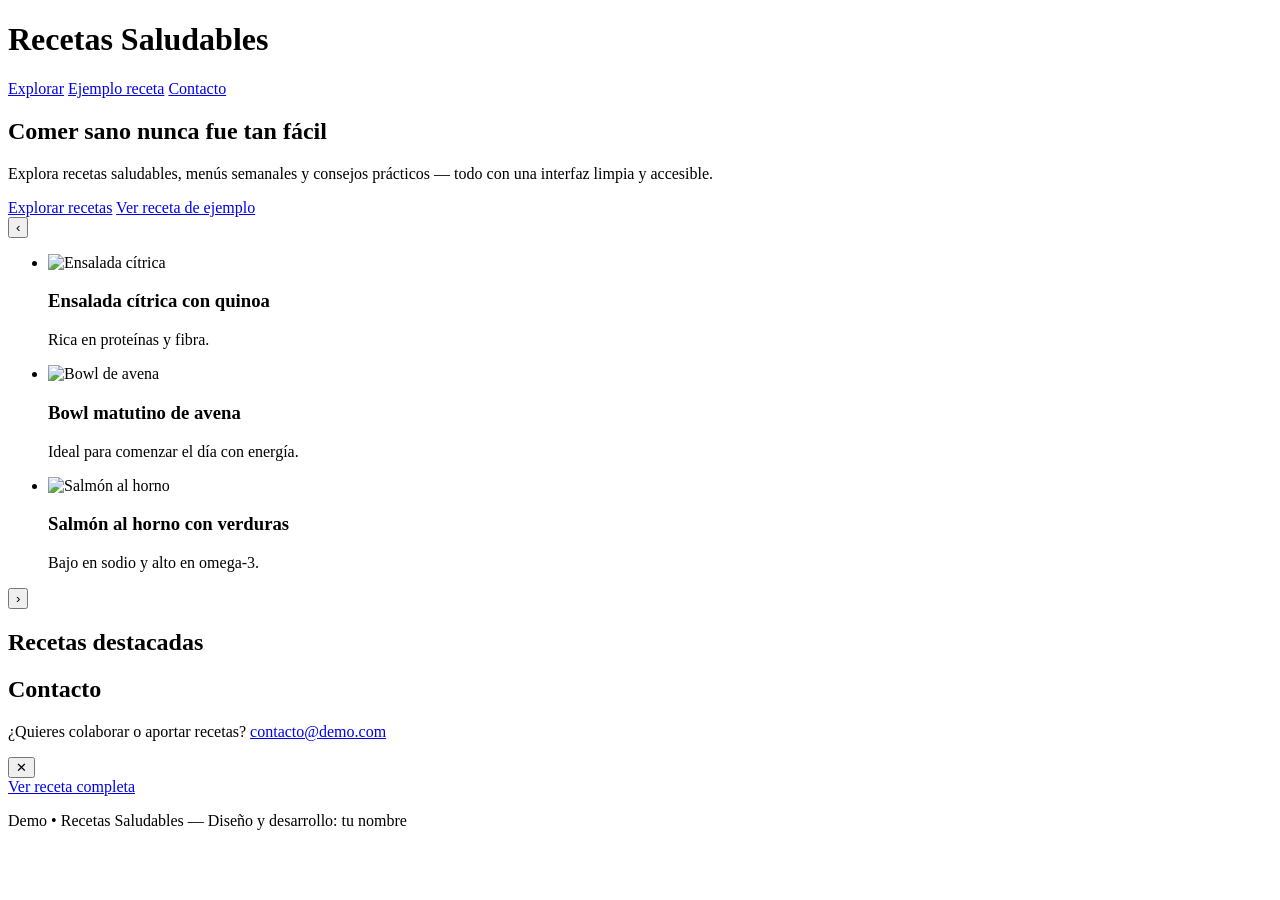
==== index.html @ d657b613 "Create index.html" ====
<!doctype html>
<html lang="es">
<head>
  <meta charset="utf-8" />
  <meta name="viewport" content="width=device-width,initial-scale=1" />
  <title>Recetas Saludables — Demo</title>
  <link rel="stylesheet" href="css/styles.css" />
  <meta name="description" content="Plataforma de recetas y menús saludables — demo para GitHub Pages." />
</head>
<body>
  <header class="site-header">
    <div class="container header-inner">
      <h1 class="brand">Recetas Saludables</h1>
      <nav class="main-nav">
        <a href="#explorar">Explorar</a>
        <a href="recipe.html?slug=ensalada-citrica">Ejemplo receta</a>
        <a href="#contacto">Contacto</a>
      </nav>
    </div>
  </header>

  <main>
    <section class="hero container">
      <div class="hero-left">
        <h2>Comer sano nunca fue tan fácil</h2>
        <p>Explora recetas saludables, menús semanales y consejos prácticos — todo con una interfaz limpia y accesible.</p>
        <div class="cta">
          <a class="btn primary" href="#explorar">Explorar recetas</a>
          <a class="btn ghost" href="recipe.html?slug=ensalada-citrica">Ver receta de ejemplo</a>
        </div>
      </div>

      <div class="hero-right">
        <!-- Slideshow: cada tarjeta tiene data-index para enlazar la receta -->
        <div class="slideshow" id="slideshow">
          <button class="slideshow-nav prev" id="prevBtn" aria-label="Anterior">‹</button>
          <ul class="slides" id="slides">
            <li class="slide" data-index="0" tabindex="0">
              <img src="assets/img/receta1.jpg" alt="Ensalada cítrica" />
              <div class="slide-caption">
                <h3>Ensalada cítrica con quinoa</h3>
                <p>Rica en proteínas y fibra.</p>
              </div>
            </li>
            <li class="slide" data-index="1" tabindex="0">
              <img src="assets/img/receta2.jpg" alt="Bowl de avena" />
              <div class="slide-caption">
                <h3>Bowl matutino de avena</h3>
                <p>Ideal para comenzar el día con energía.</p>
              </div>
            </li>
            <li class="slide" data-index="2" tabindex="0">
              <img src="assets/img/receta3.jpg" alt="Salmón al horno" />
              <div class="slide-caption">
                <h3>Salmón al horno con verduras</h3>
                <p>Bajo en sodio y alto en omega-3.</p>
              </div>
            </li>
          </ul>
          <button class="slideshow-nav next" id="nextBtn" aria-label="Siguiente">›</button>
        </div>
      </div>
    </section>

    <section id="explorar" class="container explorar">
      <h2>Recetas destacadas</h2>
      <div class="cards" id="cards">
        <!-- Se rellenará dinámicamente desde scripts.js -->
      </div>
    </section>

    <section id="contacto" class="container contacto">
      <h2>Contacto</h2>
      <p>¿Quieres colaborar o aportar recetas? <a href="mailto:contacto@demo.com">contacto@demo.com</a></p>
    </section>
  </main>

  <!-- Modal de vista previa rápida -->
  <div id="recipeModal" class="modal" aria-hidden="true" role="dialog" aria-labelledby="modalTitle">
    <div class="modal-content">
      <button class="modal-close" id="modalClose" aria-label="Cerrar">✕</button>
      <div class="modal-body" id="modalBody">
        <!-- Contenido inyectado por JS -->
      </div>
      <div class="modal-footer">
        <a id="fullRecipeBtn" class="btn primary" href="#">Ver receta completa</a>
      </div>
    </div>
    <div class="modal-backdrop" id="modalBackdrop"></div>
  </div>

  <footer class="site-footer">
    <div class="container">
      <p>Demo • Recetas Saludables — Diseño y desarrollo: tu nombre</p>
    </div>
  </footer>

  <script src="js/scripts.js"></script>
</body>
</html>
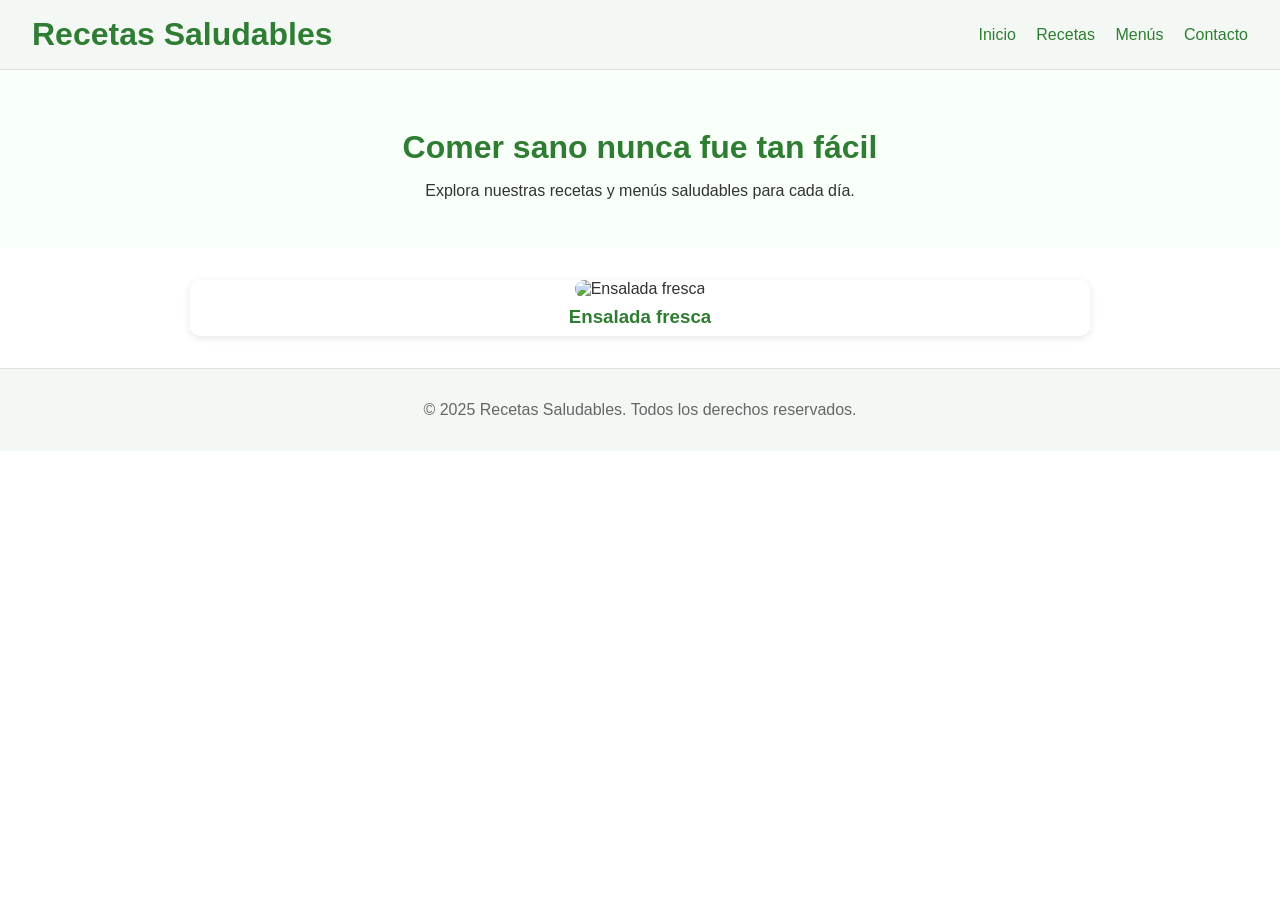
==== commit 89fe6a4e: "Update index.html" ====
--- a/index.html
+++ b/index.html
@@ -1,100 +1,232 @@
-<!doctype html>
+<!DOCTYPE html>
 <html lang="es">
 <head>
-  <meta charset="utf-8" />
-  <meta name="viewport" content="width=device-width,initial-scale=1" />
-  <title>Recetas Saludables — Demo</title>
-  <link rel="stylesheet" href="css/styles.css" />
-  <meta name="description" content="Plataforma de recetas y menús saludables — demo para GitHub Pages." />
+  <meta charset="UTF-8" />
+  <meta name="viewport" content="width=device-width, initial-scale=1.0" />
+  <title>Recetas Saludables</title>
+  <style>
+    body {
+      font-family: 'Segoe UI', sans-serif;
+      margin: 0;
+      background-color: #ffffff;
+      color: #333;
+    }
+
+    header {
+      background-color: #f4f8f4;
+      padding: 1rem 2rem;
+      border-bottom: 1px solid #e0e0e0;
+      display: flex;
+      justify-content: space-between;
+      align-items: center;
+    }
+
+    header h1 {
+      color: #2e7d32;
+      margin: 0;
+    }
+
+    nav a {
+      margin-left: 1rem;
+      color: #2e7d32;
+      text-decoration: none;
+      font-weight: 500;
+    }
+
+    nav a:hover {
+      text-decoration: underline;
+    }
+
+    .hero {
+      text-align: center;
+      padding: 2rem 1rem;
+      background-color: #f9fff9;
+    }
+
+    .hero h2 {
+      font-size: 2rem;
+      color: #2e7d32;
+      margin-bottom: 0.5rem;
+    }
+
+    .slideshow-container {
+      position: relative;
+      max-width: 900px;
+      margin: 2rem auto;
+      overflow: hidden;
+      border-radius: 10px;
+      box-shadow: 0 2px 8px rgba(0,0,0,0.1);
+    }
+
+    .slide {
+      display: none;
+      text-align: center;
+    }
+
+    .slide img {
+      width: 100%;
+      border-radius: 10px;
+      cursor: pointer;
+    }
+
+    .slide h3 {
+      margin: 0.5rem 0;
+      color: #2e7d32;
+    }
+
+    .fade {
+      animation: fade 1.5s ease-in-out;
+    }
+
+    @keyframes fade {
+      from { opacity: 0.4; }
+      to { opacity: 1; }
+    }
+
+    /* Modal */
+    .modal {
+      display: none;
+      position: fixed;
+      z-index: 10;
+      left: 0; top: 0;
+      width: 100%; height: 100%;
+      background-color: rgba(0,0,0,0.5);
+      overflow: auto;
+    }
+
+    .modal-content {
+      background-color: #fff;
+      margin: 5% auto;
+      border-radius: 10px;
+      max-width: 600px;
+      width: 90%;
+      padding: 2rem; /* MARGEN INTERNO ADECUADO */
+      box-sizing: border-box;
+      text-align: left;
+      line-height: 1.5;
+    }
+
+    .modal-content h3 {
+      margin-top: 0;
+      color: #2e7d32;
+    }
+
+    .close {
+      color: #888;
+      float: right;
+      font-size: 1.5rem;
+      font-weight: bold;
+      cursor: pointer;
+    }
+
+    .close:hover {
+      color: #2e7d32;
+    }
+
+    .btn-ver {
+      display: inline-block;
+      background-color: #2e7d32;
+      color: white;
+      padding: 0.6rem 1.2rem;
+      border-radius: 5px;
+      text-decoration: none;
+      font-weight: 500;
+      margin-top: 1rem;
+    }
+
+    .btn-ver:hover {
+      background-color: #256b29;
+    }
+
+    footer {
+      text-align: center;
+      padding: 1rem;
+      background-color: #f4f8f4;
+      border-top: 1px solid #e0e0e0;
+      color: #666;
+    }
+
+    @media (max-width: 600px) {
+      .modal-content {
+        padding: 1.5rem;
+      }
+    }
+  </style>
 </head>
 <body>
-  <header class="site-header">
-    <div class="container header-inner">
-      <h1 class="brand">Recetas Saludables</h1>
-      <nav class="main-nav">
-        <a href="#explorar">Explorar</a>
-        <a href="recipe.html?slug=ensalada-citrica">Ejemplo receta</a>
-        <a href="#contacto">Contacto</a>
-      </nav>
-    </div>
+  <header>
+    <h1>Recetas Saludables</h1>
+    <nav>
+      <a href="#">Inicio</a>
+      <a href="#">Recetas</a>
+      <a href="#">Menús</a>
+      <a href="#">Contacto</a>
+    </nav>
   </header>
 
-  <main>
-    <section class="hero container">
-      <div class="hero-left">
-        <h2>Comer sano nunca fue tan fácil</h2>
-        <p>Explora recetas saludables, menús semanales y consejos prácticos — todo con una interfaz limpia y accesible.</p>
-        <div class="cta">
-          <a class="btn primary" href="#explorar">Explorar recetas</a>
-          <a class="btn ghost" href="recipe.html?slug=ensalada-citrica">Ver receta de ejemplo</a>
-        </div>
-      </div>
-
-      <div class="hero-right">
-        <!-- Slideshow: cada tarjeta tiene data-index para enlazar la receta -->
-        <div class="slideshow" id="slideshow">
-          <button class="slideshow-nav prev" id="prevBtn" aria-label="Anterior">‹</button>
-          <ul class="slides" id="slides">
-            <li class="slide" data-index="0" tabindex="0">
-              <img src="assets/img/receta1.jpg" alt="Ensalada cítrica" />
-              <div class="slide-caption">
-                <h3>Ensalada cítrica con quinoa</h3>
-                <p>Rica en proteínas y fibra.</p>
-              </div>
-            </li>
-            <li class="slide" data-index="1" tabindex="0">
-              <img src="assets/img/receta2.jpg" alt="Bowl de avena" />
-              <div class="slide-caption">
-                <h3>Bowl matutino de avena</h3>
-                <p>Ideal para comenzar el día con energía.</p>
-              </div>
-            </li>
-            <li class="slide" data-index="2" tabindex="0">
-              <img src="assets/img/receta3.jpg" alt="Salmón al horno" />
-              <div class="slide-caption">
-                <h3>Salmón al horno con verduras</h3>
-                <p>Bajo en sodio y alto en omega-3.</p>
-              </div>
-            </li>
-          </ul>
-          <button class="slideshow-nav next" id="nextBtn" aria-label="Siguiente">›</button>
-        </div>
-      </div>
-    </section>
-
-    <section id="explorar" class="container explorar">
-      <h2>Recetas destacadas</h2>
-      <div class="cards" id="cards">
-        <!-- Se rellenará dinámicamente desde scripts.js -->
-      </div>
-    </section>
-
-    <section id="contacto" class="container contacto">
-      <h2>Contacto</h2>
-      <p>¿Quieres colaborar o aportar recetas? <a href="mailto:contacto@demo.com">contacto@demo.com</a></p>
-    </section>
-  </main>
-
-  <!-- Modal de vista previa rápida -->
-  <div id="recipeModal" class="modal" aria-hidden="true" role="dialog" aria-labelledby="modalTitle">
+  <section class="hero">
+    <h2>Comer sano nunca fue tan fácil</h2>
+    <p>Explora nuestras recetas y menús saludables para cada día.</p>
+  </section>
+
+  <div class="slideshow-container">
+    <div class="slide fade">
+      <img src="https://source.unsplash.com/900x500/?salad" alt="Ensalada fresca" onclick="openModal('Ensalada fresca', 'Una ensalada nutritiva con hojas verdes, tomate cherry y aguacate.')">
+      <h3>Ensalada fresca</h3>
+    </div>
+    <div class="slide fade">
+      <img src="https://source.unsplash.com/900x500/?smoothie" alt="Smoothie energético" onclick="openModal('Smoothie energético', 'Batido de frutas y semillas para comenzar el día con energía.')">
+      <h3>Smoothie energético</h3>
+    </div>
+    <div class="slide fade">
+      <img src="https://source.unsplash.com/900x500/?bowl" alt="Bowl de quinoa" onclick="openModal('Bowl de quinoa', 'Una opción completa con proteínas vegetales y verduras frescas.')">
+      <h3>Bowl de quinoa</h3>
+    </div>
+  </div>
+
+  <div id="recipeModal" class="modal">
     <div class="modal-content">
-      <button class="modal-close" id="modalClose" aria-label="Cerrar">✕</button>
-      <div class="modal-body" id="modalBody">
-        <!-- Contenido inyectado por JS -->
-      </div>
-      <div class="modal-footer">
-        <a id="fullRecipeBtn" class="btn primary" href="#">Ver receta completa</a>
-      </div>
-    </div>
-    <div class="modal-backdrop" id="modalBackdrop"></div>
+      <span class="close" onclick="closeModal()">&times;</span>
+      <h3 id="modalTitle"></h3>
+      <p id="modalDesc"></p>
+      <a id="verRecetaBtn" href="#" class="btn-ver">Ver receta completa</a>
+    </div>
   </div>
 
-  <footer class="site-footer">
-    <div class="container">
-      <p>Demo • Recetas Saludables — Diseño y desarrollo: tu nombre</p>
-    </div>
+  <footer>
+    <p>&copy; 2025 Recetas Saludables. Todos los derechos reservados.</p>
   </footer>
 
-  <script src="js/scripts.js"></script>
+  <script>
+    let slideIndex = 0;
+    showSlides();
+
+    function showSlides() {
+      const slides = document.getElementsByClassName("slide");
+      for (let i = 0; i < slides.length; i++) slides[i].style.display = "none";
+      slideIndex++;
+      if (slideIndex > slides.length) { slideIndex = 1 }
+      slides[slideIndex - 1].style.display = "block";
+      setTimeout(showSlides, 4000);
+    }
+
+    function openModal(title, desc) {
+      document.getElementById("recipeModal").style.display = "block";
+      document.getElementById("modalTitle").innerText = title;
+      document.getElementById("modalDesc").innerText = desc;
+      document.getElementById("verRecetaBtn").href = `receta.html?nombre=${encodeURIComponent(title)}`;
+    }
+
+    function closeModal() {
+      document.getElementById("recipeModal").style.display = "none";
+    }
+
+    window.onclick = function(event) {
+      const modal = document.getElementById("recipeModal");
+      if (event.target == modal) {
+        modal.style.display = "none";
+      }
+    }
+  </script>
 </body>
 </html>
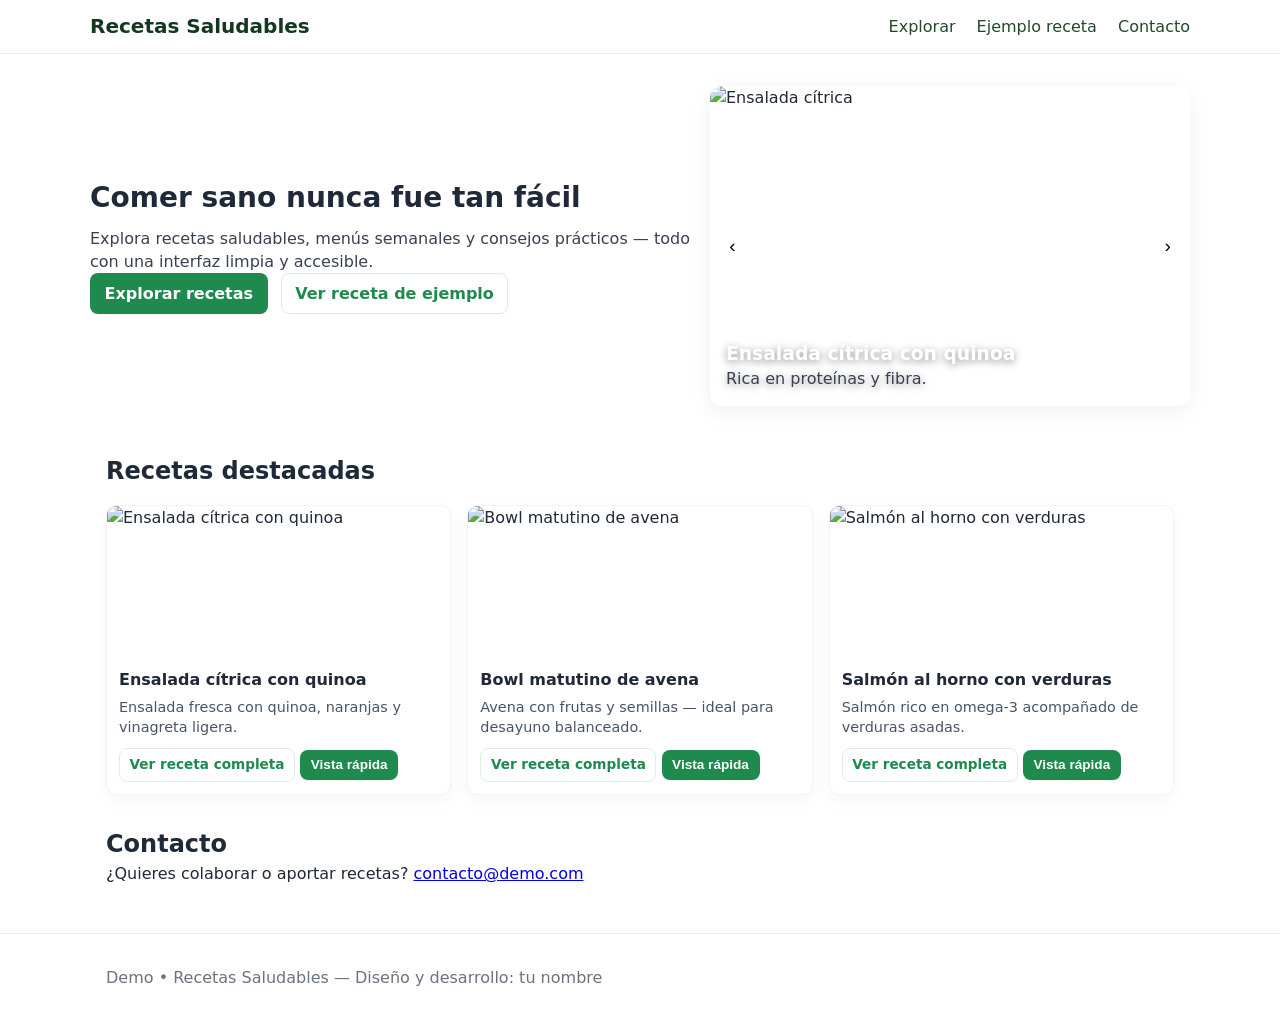
==== commit 8a748c8c: "Update index.html" ====
--- a/index.html
+++ b/index.html
@@ -1,232 +1,100 @@
-<!DOCTYPE html>
+<!doctype html>
 <html lang="es">
 <head>
-  <meta charset="UTF-8" />
-  <meta name="viewport" content="width=device-width, initial-scale=1.0" />
-  <title>Recetas Saludables</title>
-  <style>
-    body {
-      font-family: 'Segoe UI', sans-serif;
-      margin: 0;
-      background-color: #ffffff;
-      color: #333;
-    }
-
-    header {
-      background-color: #f4f8f4;
-      padding: 1rem 2rem;
-      border-bottom: 1px solid #e0e0e0;
-      display: flex;
-      justify-content: space-between;
-      align-items: center;
-    }
-
-    header h1 {
-      color: #2e7d32;
-      margin: 0;
-    }
-
-    nav a {
-      margin-left: 1rem;
-      color: #2e7d32;
-      text-decoration: none;
-      font-weight: 500;
-    }
-
-    nav a:hover {
-      text-decoration: underline;
-    }
-
-    .hero {
-      text-align: center;
-      padding: 2rem 1rem;
-      background-color: #f9fff9;
-    }
-
-    .hero h2 {
-      font-size: 2rem;
-      color: #2e7d32;
-      margin-bottom: 0.5rem;
-    }
-
-    .slideshow-container {
-      position: relative;
-      max-width: 900px;
-      margin: 2rem auto;
-      overflow: hidden;
-      border-radius: 10px;
-      box-shadow: 0 2px 8px rgba(0,0,0,0.1);
-    }
-
-    .slide {
-      display: none;
-      text-align: center;
-    }
-
-    .slide img {
-      width: 100%;
-      border-radius: 10px;
-      cursor: pointer;
-    }
-
-    .slide h3 {
-      margin: 0.5rem 0;
-      color: #2e7d32;
-    }
-
-    .fade {
-      animation: fade 1.5s ease-in-out;
-    }
-
-    @keyframes fade {
-      from { opacity: 0.4; }
-      to { opacity: 1; }
-    }
-
-    /* Modal */
-    .modal {
-      display: none;
-      position: fixed;
-      z-index: 10;
-      left: 0; top: 0;
-      width: 100%; height: 100%;
-      background-color: rgba(0,0,0,0.5);
-      overflow: auto;
-    }
-
-    .modal-content {
-      background-color: #fff;
-      margin: 5% auto;
-      border-radius: 10px;
-      max-width: 600px;
-      width: 90%;
-      padding: 2rem; /* MARGEN INTERNO ADECUADO */
-      box-sizing: border-box;
-      text-align: left;
-      line-height: 1.5;
-    }
-
-    .modal-content h3 {
-      margin-top: 0;
-      color: #2e7d32;
-    }
-
-    .close {
-      color: #888;
-      float: right;
-      font-size: 1.5rem;
-      font-weight: bold;
-      cursor: pointer;
-    }
-
-    .close:hover {
-      color: #2e7d32;
-    }
-
-    .btn-ver {
-      display: inline-block;
-      background-color: #2e7d32;
-      color: white;
-      padding: 0.6rem 1.2rem;
-      border-radius: 5px;
-      text-decoration: none;
-      font-weight: 500;
-      margin-top: 1rem;
-    }
-
-    .btn-ver:hover {
-      background-color: #256b29;
-    }
-
-    footer {
-      text-align: center;
-      padding: 1rem;
-      background-color: #f4f8f4;
-      border-top: 1px solid #e0e0e0;
-      color: #666;
-    }
-
-    @media (max-width: 600px) {
-      .modal-content {
-        padding: 1.5rem;
-      }
-    }
-  </style>
+  <meta charset="utf-8" />
+  <meta name="viewport" content="width=device-width,initial-scale=1" />
+  <title>Recetas Saludables — Demo</title>
+  <link rel="stylesheet" href="css/styles.css" />
+  <meta name="description" content="Plataforma de recetas y menús saludables — demo para GitHub Pages." />
 </head>
 <body>
-  <header>
-    <h1>Recetas Saludables</h1>
-    <nav>
-      <a href="#">Inicio</a>
-      <a href="#">Recetas</a>
-      <a href="#">Menús</a>
-      <a href="#">Contacto</a>
-    </nav>
+  <header class="site-header">
+    <div class="container header-inner">
+      <h1 class="brand">Recetas Saludables</h1>
+      <nav class="main-nav">
+        <a href="#explorar">Explorar</a>
+        <a href="recipe.html?slug=ensalada-citrica">Ejemplo receta</a>
+        <a href="#contacto">Contacto</a>
+      </nav>
+    </div>
   </header>
 
-  <section class="hero">
-    <h2>Comer sano nunca fue tan fácil</h2>
-    <p>Explora nuestras recetas y menús saludables para cada día.</p>
-  </section>
+  <main>
+    <section class="hero container">
+      <div class="hero-left">
+        <h2>Comer sano nunca fue tan fácil</h2>
+        <p>Explora recetas saludables, menús semanales y consejos prácticos — todo con una interfaz limpia y accesible.</p>
+        <div class="cta">
+          <a class="btn primary" href="#explorar">Explorar recetas</a>
+          <a class="btn ghost" href="recipe.html?slug=ensalada-citrica">Ver receta de ejemplo</a>
+        </div>
+      </div>
 
-  <div class="slideshow-container">
-    <div class="slide fade">
-      <img src="https://source.unsplash.com/900x500/?salad" alt="Ensalada fresca" onclick="openModal('Ensalada fresca', 'Una ensalada nutritiva con hojas verdes, tomate cherry y aguacate.')">
-      <h3>Ensalada fresca</h3>
+      <div class="hero-right">
+        <!-- Slideshow: cada tarjeta tiene data-index para enlazar la receta -->
+        <div class="slideshow" id="slideshow">
+          <button class="slideshow-nav prev" id="prevBtn" aria-label="Anterior">‹</button>
+          <ul class="slides" id="slides">
+            <li class="slide" data-index="0" tabindex="0">
+              <img src="assets/img/receta1.jpg" alt="Ensalada cítrica" />
+              <div class="slide-caption">
+                <h3>Ensalada cítrica con quinoa</h3>
+                <p>Rica en proteínas y fibra.</p>
+              </div>
+            </li>
+            <li class="slide" data-index="1" tabindex="0">
+              <img src="assets/img/receta2.jpg" alt="Bowl de avena" />
+              <div class="slide-caption">
+                <h3>Bowl matutino de avena</h3>
+                <p>Ideal para comenzar el día con energía.</p>
+              </div>
+            </li>
+            <li class="slide" data-index="2" tabindex="0">
+              <img src="assets/img/receta3.jpg" alt="Salmón al horno" />
+              <div class="slide-caption">
+                <h3>Salmón al horno con verduras</h3>
+                <p>Bajo en sodio y alto en omega-3.</p>
+              </div>
+            </li>
+          </ul>
+          <button class="slideshow-nav next" id="nextBtn" aria-label="Siguiente">›</button>
+        </div>
+      </div>
+    </section>
+
+    <section id="explorar" class="container explorar">
+      <h2>Recetas destacadas</h2>
+      <div class="cards" id="cards">
+        <!-- Se rellenará dinámicamente desde scripts.js -->
+      </div>
+    </section>
+
+    <section id="contacto" class="container contacto">
+      <h2>Contacto</h2>
+      <p>¿Quieres colaborar o aportar recetas? <a href="mailto:contacto@demo.com">contacto@demo.com</a></p>
+    </section>
+  </main>
+
+  <!-- Modal de vista previa rápida -->
+  <div id="recipeModal" class="modal" aria-hidden="true" role="dialog" aria-labelledby="modalTitle">
+    <div class="modal-content">
+      <button class="modal-close" id="modalClose" aria-label="Cerrar">✕</button>
+      <div class="modal-body" id="modalBody">
+        <!-- Contenido inyectado por JS -->
+      </div>
+      <div class="modal-footer">
+        <a id="fullRecipeBtn" class="btn primary" href="#">Ver receta completa</a>
+      </div>
     </div>
-    <div class="slide fade">
-      <img src="https://source.unsplash.com/900x500/?smoothie" alt="Smoothie energético" onclick="openModal('Smoothie energético', 'Batido de frutas y semillas para comenzar el día con energía.')">
-      <h3>Smoothie energético</h3>
-    </div>
-    <div class="slide fade">
-      <img src="https://source.unsplash.com/900x500/?bowl" alt="Bowl de quinoa" onclick="openModal('Bowl de quinoa', 'Una opción completa con proteínas vegetales y verduras frescas.')">
-      <h3>Bowl de quinoa</h3>
-    </div>
+    <div class="modal-backdrop" id="modalBackdrop"></div>
   </div>
 
-  <div id="recipeModal" class="modal">
-    <div class="modal-content">
-      <span class="close" onclick="closeModal()">&times;</span>
-      <h3 id="modalTitle"></h3>
-      <p id="modalDesc"></p>
-      <a id="verRecetaBtn" href="#" class="btn-ver">Ver receta completa</a>
+  <footer class="site-footer">
+    <div class="container">
+      <p>Demo • Recetas Saludables — Diseño y desarrollo: tu nombre</p>
     </div>
-  </div>
-
-  <footer>
-    <p>&copy; 2025 Recetas Saludables. Todos los derechos reservados.</p>
   </footer>
 
-  <script>
-    let slideIndex = 0;
-    showSlides();
-
-    function showSlides() {
-      const slides = document.getElementsByClassName("slide");
-      for (let i = 0; i < slides.length; i++) slides[i].style.display = "none";
-      slideIndex++;
-      if (slideIndex > slides.length) { slideIndex = 1 }
-      slides[slideIndex - 1].style.display = "block";
-      setTimeout(showSlides, 4000);
-    }
-
-    function openModal(title, desc) {
-      document.getElementById("recipeModal").style.display = "block";
-      document.getElementById("modalTitle").innerText = title;
-      document.getElementById("modalDesc").innerText = desc;
-      document.getElementById("verRecetaBtn").href = `receta.html?nombre=${encodeURIComponent(title)}`;
-    }
-
-    function closeModal() {
-      document.getElementById("recipeModal").style.display = "none";
-    }
-
-    window.onclick = function(event) {
-      const modal = document.getElementById("recipeModal");
-      if (event.target == modal) {
-        modal.style.display = "none";
-      }
-    }
-  </script>
+  <script src="js/scripts.js"></script>
 </body>
 </html>
--- a/css/styles.css
+++ b/css/styles.css
@@ -0,0 +1,71 @@
+/* Reset básico */
+* {box-sizing: border-box; margin: 0; padding: 0;}
+html,body {height:100%;}
+body {font-family: Inter, system-ui, -apple-system, "Segoe UI", Roboto, "Helvetica Neue", Arial; background:#fff; color:#1f2937; line-height:1.45;}
+
+/* Contenedor */
+.container {max-width:1100px; margin:0 auto; padding:1rem;}
+
+/* Header */
+.site-header {border-bottom:1px solid #e6eef0; background: #fff; position:sticky; top:0; z-index:50;}
+.header-inner {display:flex; align-items:center; justify-content:space-between; padding:0.75rem 0;}
+.brand {font-size:1.25rem; color:#13381f; text-decoration:none;}
+.main-nav a {margin-left:1rem; color:#214a2b; text-decoration:none; font-weight:500;}
+
+/* Hero */
+.hero {display:grid; grid-template-columns:1fr 480px; gap:1.25rem; align-items:center; padding:2rem 0;}
+.hero h2 {font-size:1.75rem; margin-bottom:0.5rem;}
+.hero p {color:#374151;}
+.cta .btn {margin-right:0.5rem;}
+
+/* Buttons */
+.btn {display:inline-block; padding:0.5rem 0.85rem; border-radius:8px; text-decoration:none; font-weight:600; border:1px solid transparent;}
+.btn.primary {background:#1f8a4d; color:#fff; box-shadow:0 1px 0 rgba(0,0,0,0.04);}
+.btn.ghost {background:transparent; color:#1f8a4d; border-color:#dbeee0;}
+
+/* Slideshow */
+.slideshow {position:relative; overflow:hidden; border-radius:12px; box-shadow:0 6px 24px rgba(16,24,40,0.06);}
+.slides {display:flex; transition:transform 400ms ease; width:300%;}
+.slide {min-width:100%; list-style:none; position:relative; cursor:pointer; outline:none;}
+.slide img {width:100%; height:320px; object-fit:cover; display:block; border-radius:12px;}
+.slide-caption {position:absolute; left:1rem; bottom:1rem; color:white; text-shadow:0 2px 8px rgba(0,0,0,0.45);}
+.slideshow-nav {position:absolute; top:50%; transform:translateY(-50%); background:rgba(255,255,255,0.85); border:none; padding:0.25rem 0.6rem; border-radius:8px; font-size:1.2rem; cursor:pointer;}
+.slideshow-nav.prev {left:0.6rem;}
+.slideshow-nav.next {right:0.6rem;}
+
+/* Cards */
+.cards {display:grid; grid-template-columns:repeat(auto-fit,minmax(220px,1fr)); gap:1rem; margin-top:1rem;}
+.card {background:#fff; border-radius:10px; overflow:hidden; box-shadow:0 6px 18px rgba(20,30,40,0.04); border:1px solid #eef6f1;}
+.card img {width:100%; height:150px; object-fit:cover; display:block;}
+.card-body {padding:0.75rem;}
+.card h3{font-size:1rem; margin-bottom:0.35rem;}
+.card p{font-size:0.9rem; color:#475569; margin-bottom:0.6rem;}
+.card .btn {font-size:0.85rem; padding:0.4rem 0.6rem;}
+
+/* Modal */
+.modal {position:fixed; inset:0; display:none; align-items:center; justify-content:center; z-index:1000;}
+.modal.show {display:flex;}
+.modal-backdrop {position:absolute; inset:0; background:rgba(10,10,10,0.45);}
+.modal-content {position:relative; background:#fff; border-radius:12px; max-width:800px; width:95%; padding:1rem; z-index:1001; box-shadow:0 18px 60px rgba(16,24,40,0.5);}
+.modal-close {position:absolute; right:0.6rem; top:0.6rem; background:transparent; border:none; font-size:1.1rem; cursor:pointer;}
+.modal-body img {width:100%; height:260px; object-fit:cover; border-radius:8px; margin-bottom:0.75rem;}
+.modal-footer {display:flex; justify-content:flex-end; margin-top:0.75rem;}
+
+/* Recipe page */
+.recipe-page {padding:2rem 1rem;}
+.recipe-meta {display:flex; gap:1rem; align-items:center; margin-bottom:1rem;}
+.recipe-ingredients, .recipe-steps {margin-top:1rem;}
+.kv {font-weight:600;}
+
+/* Footer */
+.site-footer {border-top:1px solid #e6eef0; margin-top:2rem; padding:1rem 0; color:#6b7280;}
+
+/* Responsive */
+@media (max-width:980px){
+  .hero {grid-template-columns:1fr; padding:1rem 0;}
+  .slides .slide img {height:260px;}
+}
+@media (max-width:520px){
+  .slide img {height:200px;}
+  .main-nav {display:none;}
+}
